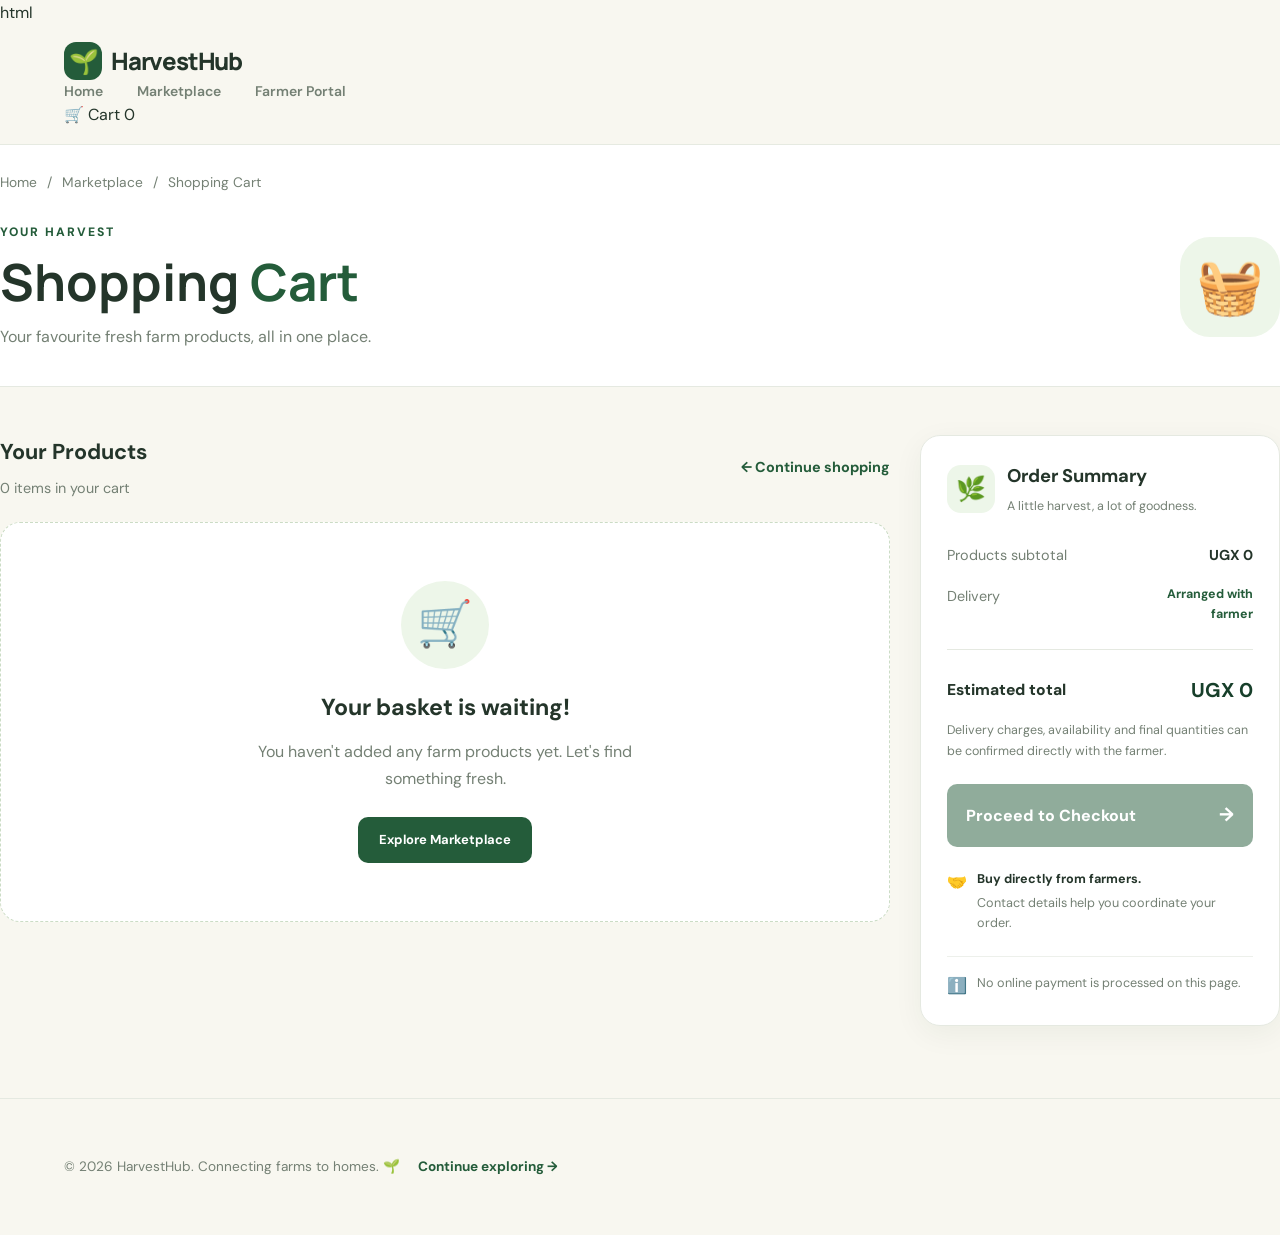
==== cart.html @ fc281c3e "Checkout feature" ====
html
<!DOCTYPE html>
<html lang="en">
<head>
    <meta charset="UTF-8">
    <meta name="viewport" content="width=device-width, initial-scale=1.0">

    <title>Shopping Cart | HarvestHub</title>

    <meta
        name="description"
        content="Review your fresh farm products and prepare your HarvestHub order."
    >

    <link rel="stylesheet" href="css/style.css">
    <link rel="stylesheet" href="css/cart.css">

    <script src="js/data.js" defer></script>
    <script src="js/cart.js" defer></script>
</head>

<body>

    <!-- HEADER -->
    <header class="site-header">
        <div class="container header-inner">

            <a href="index.html" class="brand">
                <span class="brand-icon">🌱</span>
                <span>Harvest<span class="brand-highlight">Hub</span></span>
            </a>

            <nav class="main-nav" id="mainNav">
                <a href="index.html">Home</a>
                <a href="marketplace.html">Marketplace</a>
                <a href="farmer-portal.html">Farmer Portal</a>
            </nav>

            <div class="header-actions">
                <a href="cart.html" class="cart-link nav-active"
                   aria-label="Shopping cart">
                    🛒 Cart
                    <span class="cart-count" id="cartCount">0</span>
                </a>

                <button
                    class="mobile-menu-button"
                    id="mobileMenuButton"
                    aria-label="Toggle navigation"
                    aria-expanded="false"
                    type="button"
                >
                    ☰
                </button>
            </div>

        </div>
    </header>


    <!-- PAGE INTRODUCTION -->
    <main class="cart-page">

        <section class="cart-hero">
            <div class="container">

                <div class="cart-breadcrumb">
                    <a href="index.html">Home</a>
                    <span>/</span>
                    <a href="marketplace.html">Marketplace</a>
                    <span>/</span>
                    <span>Shopping Cart</span>
                </div>

                <div class="cart-heading">
                    <div>
                        <span class="section-eyebrow">YOUR HARVEST</span>
                        <h1>Shopping <span>Cart</span></h1>

                        <p>
                            Your favourite fresh farm products, all in one place.
                        </p>
                    </div>

                    <div class="cart-hero-icon" aria-hidden="true">
                        🧺
                    </div>
                </div>

            </div>
        </section>


        <!-- CART CONTENT -->
        <section class="cart-section">
            <div class="container">

                <div class="cart-layout">

                    <!-- CART ITEMS -->
                    <div class="cart-main">

                        <div class="cart-list-header">
                            <div>
                                <h2>Your Products</h2>
                                <p id="cartItemCount">0 items in your cart</p>
                            </div>

                            <a href="marketplace.html" class="continue-shopping">
                                ← Continue shopping
                            </a>
                        </div>


                        <div id="cartItems" class="cart-items">

                            <!-- JavaScript renders cart products here -->

                        </div>


                        <!-- EMPTY CART -->
                        <div id="emptyCart" class="empty-cart" hidden>

                            <div class="empty-cart-icon">🛒</div>

                            <h2>Your basket is waiting!</h2>

                            <p>
                                You haven't added any farm products yet.
                                Let's find something fresh.
                            </p>

                            <a
                                href="marketplace.html"
                                class="button button-primary"
                            >
                                Explore Marketplace
                            </a>

                        </div>

                    </div>


                    <!-- ORDER SUMMARY -->
                    <aside class="cart-summary">

                        <div class="summary-heading">
                            <span class="summary-icon">🌿</span>

                            <div>
                                <h2>Order Summary</h2>
                                <p>A little harvest, a lot of goodness.</p>
                            </div>
                        </div>


                        <div class="summary-line">
                            <span>Products subtotal</span>
                            <strong id="cartSubtotal">UGX 0</strong>
                        </div>

                        <div class="summary-line">
                            <span>Delivery</span>
                            <span class="delivery-note">Arranged with farmer</span>
                        </div>

                        <div class="summary-divider"></div>

                        <div class="summary-total">
                            <span>Estimated total</span>
                            <strong id="cartTotal">UGX 0</strong>
                        </div>

                        <p class="summary-disclaimer">
                            Delivery charges, availability and final quantities
                            can be confirmed directly with the farmer.
                        </p>


                        <button
                            type="button"
                            class="button button-primary checkout-button"
                            id="checkoutButton"
                        >
                            Proceed to Checkout
                            <span>→</span>
                        </button>


                        <div class="secure-note">
                            <span>🤝</span>

                            <p>
                                <strong>Buy directly from farmers.</strong>
                                Contact details help you coordinate your order.
                            </p>
                        </div>


                        <div class="payment-note">
                            <span>ℹ️</span>

                            <p>
                                No online payment is processed on this page.
                            </p>
                        </div>

                    </aside>

                </div>

            </div>
        </section>

    </main>


    <!-- FOOTER -->
    <footer class="site-footer">
        <div class="container footer-bottom">
            <p>
                © <span id="currentYear"></span> HarvestHub.
                Connecting farms to homes. 🌱
            </p>

            <a href="marketplace.html">Continue exploring →</a>
        </div>
    </footer>

</body>
</html>
---- css/style.css ----
@import url('https://fonts.googleapis.com/css2?family=DM+Sans:wght@400;500;600;700&family=Manrope:wght@400;500;600;700;800&display=swap');

:root {
--green: #245c3a;
--green-dark: #173f2a;
--green-light: #79a95b;
--green-pale: #edf4e8;


--cream: #f8f7f0;
--white: #ffffff;

--text: #24352a;
--muted: #748074;
--border: #e5e9e1;

--radius-sm: 10px;
--radius-md: 18px;
--radius-lg: 28px;

--shadow:
    0 18px 55px rgba(30, 65, 40, 0.08);

--font-body: 'DM Sans', sans-serif;
--font-heading: 'Manrope', sans-serif;

--container: 1200px;


}

* {
  margin: 0;
  padding: 0;
  box-sizing: border-box;
  }

html {
scroll-behavior: smooth;
scroll-padding-top: 100px;
}

body {
font-family: var(--font-body);
color: var(--text);
background: var(--cream);
line-height: 1.6;
-webkit-font-smoothing: antialiased;
}

a {
color: inherit;
text-decoration: none;
}

button,
input,
select,
textarea {
font: inherit;
}

button,
a {
-webkit-tap-highlight-color: transparent;
}

button:focus-visible,
a:focus-visible,
input:focus-visible,
select:focus-visible,
textarea:focus-visible {
outline: 3px solid var(--green-light);
outline-offset: 4px;
}

img {
display: block;
max-width: 100%;
}

.site-header {
min-height: 84px;
padding: 16px max(5%, calc((100% - var(--container)) / 2));


display: flex;
align-items: center;
justify-content: space-between;
gap: 30px;

background: rgba(248, 247, 240, 0.96);
border-bottom: 1px solid rgba(36, 92, 58, 0.08);

position: sticky;
top: 0;
z-index: 100;
backdrop-filter: blur(16px);


}

.brand {
display: inline-flex;
align-items: center;
gap: 9px;


font-family: var(--font-heading);
font-size: 24px;
font-weight: 800;
letter-spacing: -1.2px;
white-space: nowrap;


}

.brand-icon {
display: grid;
place-items: center;


width: 38px;
height: 38px;

border-radius: 12px;
background: var(--green);
color: var(--white);

font-size: 24px;


}

.brand-accent {
color: var(--green-light);
}

.main-nav {
display: flex;
align-items: center;
gap: 34px;
}

.main-nav a,
.footer-links a {
color: var(--muted);
font-size: 14px;
font-weight: 600;
transition: color 0.2s ease;
}

.main-nav a:hover,
.footer-links a:hover {
color: var(--green);
}

.header-actions {
display: flex;
align-items: center;
gap: 12px;
}

.button {
min-height: 46px;
padding: 12px 20px;


display: inline-flex;
align-items: center;
justify-content: center;
gap: 12px;

border: 1px solid transparent;
border-radius: var(--radius-sm);

font-size: 13px;
font-weight: 700;

cursor: pointer;

transition:
    background 0.2s ease,
    color 0.2s ease,
    border-color 0.2s ease,
    transform 0.2s ease,
    box-shadow 0.2s ease;


}

.button:hover {
transform: translateY(-2px);
}

.button-primary {
background: var(--green);
color: var(--white);
}

.button-primary:hover {
background: var(--green-dark);
box-shadow: 0 8px 20px rgba(36, 92, 58, 0.15);
}

.button-outline {
border-color: var(--border);
color: var(--green);
background: transparent;
}

.button-outline:hover {
border-color: var(--green);
background: var(--white);
}

.button-light {
background: rgba(255, 255, 255, 0.8);
border-color: rgba(36, 92, 58, 0.15);
color: var(--green);
}

.button-light:hover {
background: var(--white);
}

.button-white {
background: var(--white);
color: var(--green);
}

.button-white:hover {
background: var(--green-pale);
}

.button-large {
min-height: 54px;
padding: 15px 24px;
font-size: 14px;
}

.mobile-menu-button {
display: none;
width: 44px;
height: 44px;


border: 1px solid var(--border);
border-radius: 10px;

background: var(--white);
color: var(--green);

font-size: 22px;
cursor: pointer;


}

/* HERO */

.hero {
max-width: var(--container);
min-height: 600px;


margin: 0 auto;
padding: 80px 30px 70px;

display: grid;
grid-template-columns: 1fr 0.9fr;
align-items: center;
gap: 65px;


}

.hero-content {
max-width: 590px;
}

.eyebrow {
display: inline-flex;
align-items: center;
gap: 10px;


padding: 9px 13px;

border: 1px solid #dce7d5;
border-radius: 100px;

background: #f0f5eb;
color: var(--green);

font-size: 10px;
font-weight: 800;
letter-spacing: 1.1px;


}

.status-dot {
width: 8px;
height: 8px;


border-radius: 50%;
background: var(--green-light);

box-shadow: 0 0 0 4px rgba(121, 169, 91, 0.13);


}

.hero h1 {
margin-top: 28px;


font-family: var(--font-heading);
font-size: clamp(40px, 5vw, 64px);
line-height: 1.12;
letter-spacing: -3.5px;
font-weight: 800;


}

.hero h1 span {
display: block;
color: var(--green);
}

.hero-description {
max-width: 500px;
margin-top: 24px;


color: var(--muted);
font-size: 16px;
line-height: 1.9;


}

.hero-actions {
margin-top: 32px;


display: flex;
flex-wrap: wrap;
gap: 12px;


}

.hero-trust {
margin-top: 32px;


display: flex;
align-items: center;
gap: 11px;


}

.trust-icon {
width: 25px;
height: 25px;


display: grid;
place-items: center;

border-radius: 50%;
background: #e3edda;
color: var(--green);

font-size: 13px;
font-weight: 800;


}

.hero-trust p {
color: var(--muted);
font-size: 12px;
}

/* HERO IMAGE */

.hero-visual {
position: relative;
min-width: 0;
padding: 12px;
}

.hero-image {
min-height: 440px;
position: relative;
overflow: hidden;


border-radius: 150px 150px 28px 28px;

background:
    linear-gradient(
        145deg,
        rgba(23, 63, 42, 0.05),
        rgba(23, 63, 42, 0.35)
    ),
    url('../assets/images/hero-farm.jfif')
    center / cover no-repeat,
    #dce8d1;

box-shadow: var(--shadow);


}

.hero-image-overlay {
position: absolute;
inset: 0;


background:
    linear-gradient(
        180deg,
        transparent 55%,
        rgba(15, 43, 26, 0.2)
    );

pointer-events: none;


}

.floating-card {
position: absolute;
z-index: 2;


display: flex;
align-items: center;
gap: 12px;

padding: 15px 18px;

border: 1px solid rgba(255, 255, 255, 0.7);
border-radius: 15px;

background: rgba(255, 255, 255, 0.95);
box-shadow: 0 15px 35px rgba(22, 53, 31, 0.12);

backdrop-filter: blur(12px);


}

.floating-card-top {
top: 60px;
left: -20px;
}

.floating-card-bottom {
right: -15px;
bottom: 50px;
}

.floating-icon {
width: 42px;
height: 42px;


display: grid;
place-items: center;

border-radius: 12px;
background: var(--green-pale);

font-size: 21px;


}

.floating-card strong,
.floating-card span:not(.floating-icon) {
display: block;
}

.floating-card strong {
font-size: 12px;
}

.floating-card div span {
margin-top: 3px;
color: var(--muted);
font-size: 10px;
}

.hero-decoration {
position: absolute;
z-index: -1;


border-radius: 50%;
background: #e2ecd9;


}

.decoration-one {
width: 110px;
height: 110px;


top: 0;
right: -15px;


}

.decoration-two {
width: 65px;
height: 65px;


bottom: 5px;
left: -12px;

background: #d6e4c8;


}

/* BENEFITS */

.benefits {
max-width: var(--container);
margin: 0 auto;
padding: 30px;


display: grid;
grid-template-columns: repeat(3, 1fr);
gap: 30px;

border-top: 1px solid var(--border);
border-bottom: 1px solid var(--border);


}

.benefit {
display: flex;
align-items: flex-start;
gap: 15px;
}

.benefit-icon {
width: 46px;
height: 46px;
flex-shrink: 0;


display: grid;
place-items: center;

border-radius: 13px;
background: #edf3e7;

font-size: 22px;


}

.benefit h3 {
font-size: 14px;
font-weight: 800;
}

.benefit p {
margin-top: 5px;


color: var(--muted);
font-size: 12px;
line-height: 1.7;


}

/* INTRODUCTION */

.intro-section {
max-width: var(--container);
margin: 0 auto;
padding: 100px 30px;
}

.section-heading {
max-width: 650px;
margin: 0 auto 45px;
text-align: center;
}

.section-kicker {
color: var(--green-light);


font-size: 10px;
font-weight: 800;
letter-spacing: 1.5px;


}

.section-heading h2,
.closing-banner h2 {
margin-top: 13px;


font-family: var(--font-heading);
font-size: clamp(28px, 4vw, 42px);
line-height: 1.25;
letter-spacing: -1.5px;


}

.section-heading > p {
max-width: 550px;
margin: 16px auto 0;


color: var(--muted);
font-size: 14px;
line-height: 1.9;


}

.audience-grid {
display: grid;
grid-template-columns: repeat(2, 1fr);
gap: 25px;
}

.audience-card {
padding: 32px;


border: 1px solid var(--border);
border-radius: var(--radius-lg);

background: var(--white);

transition:
    transform 0.25s ease,
    box-shadow 0.25s ease;


}

.audience-card:hover {
transform: translateY(-5px);
box-shadow: var(--shadow);
}

.buyer-card {
background: #f0f4e9;
border-color: #e1ead8;
}

.farmer-card {
background: #edf3ed;
border-color: #dce7dc;
}

.audience-number {
color: var(--muted);
font-size: 10px;
font-weight: 800;
letter-spacing: 1.2px;
}

.audience-icon {
width: 60px;
height: 60px;
margin-top: 25px;


display: grid;
place-items: center;

border-radius: 18px;
background: rgba(255, 255, 255, 0.8);

font-size: 28px;


}

.audience-card h3 {
margin-top: 20px;


font-family: var(--font-heading);
font-size: 23px;
line-height: 1.4;
letter-spacing: -0.6px;


}

.audience-card p {
max-width: 430px;
margin-top: 12px;


color: var(--muted);
font-size: 13px;
line-height: 1.9;


}

.text-link {
display: inline-flex;
align-items: center;
gap: 12px;


margin-top: 25px;

color: var(--green);
font-size: 13px;
font-weight: 800;


}

.text-link span {
transition: transform 0.2s ease;
}

.text-link:hover span {
transform: translateX(5px);
}

/* CLOSING BANNER */

.closing-banner {
max-width: calc(var(--container) - 60px);
margin: 0 auto 80px;
padding: 45px;


display: flex;
align-items: center;
justify-content: space-between;
gap: 30px;

border-radius: var(--radius-lg);
background: var(--green);
color: var(--white);


}

.closing-banner .section-kicker {
color: #c1dfad;
}

.closing-banner h2 {
font-size: clamp(26px, 3vw, 36px);
}

.closing-banner p {
margin-top: 10px;


color: #d5e4d6;
font-size: 13px;


}

/* FOOTER */

.site-footer {
padding: 35px 5%;


display: flex;
flex-wrap: wrap;
align-items: center;
justify-content: space-between;
gap: 20px;

border-top: 1px solid var(--border);


}

.footer-brand {
font-size: 20px;
}

.footer-brand .brand-icon {
width: 32px;
height: 32px;
border-radius: 10px;
font-size: 20px;
}

.site-footer > p {
color: var(--muted);
font-size: 11px;
}

.footer-links {
display: flex;
flex-wrap: wrap;
gap: 22px;
}

.footer-links a {
font-size: 12px;
}

.copyright {
width: 100%;
padding-top: 15px;
border-top: 1px solid var(--border);
}

/* RESPONSIVE DESIGN */

@media (max-width: 1050px) {
.site-header {
gap: 18px;
}


.main-nav {
    gap: 18px;
}

.hero {
    gap: 35px;
}

.hero h1 {
    letter-spacing: -2px;
}

.floating-card-top {
    left: -5px;
}

.floating-card-bottom {
    right: -5px;
}


}

@media (max-width: 800px) {
.site-header {
min-height: 75px;
padding: 14px 5%;
}


.brand {
    font-size: 21px;
}

.header-actions {
    display: none;
}

.mobile-menu-button {
    display: grid;
    place-items: center;
}

.main-nav {
    position: absolute;
    top: 100%;
    left: 0;
    right: 0;

    display: none;
    flex-direction: column;
    align-items: stretch;
    gap: 0;

    padding: 10px 5% 20px;

    background: var(--cream);
    border-bottom: 1px solid var(--border);
    box-shadow: 0 15px 20px rgba(0, 0, 0, 0.04);
}

.main-nav.nav-open {
    display: flex;
}

.main-nav a {
    padding: 13px 0;
}

.hero {
    padding: 55px 5% 45px;
    grid-template-columns: 1fr;
    gap: 35px;
}

.hero-content {
    max-width: 650px;
}

.hero h1 {
    font-size: clamp(42px, 8vw, 60px);
}

.hero-visual {
    width: 100%;
    max-width: 540px;
    margin: 0 auto;
}

.hero-image {
    min-height: 420px;
}

.benefits {
    padding: 30px 5%;
    grid-template-columns: 1fr;
    gap: 25px;
}

.intro-section {
    padding: 75px 5%;
}

.closing-banner {
    margin: 0 5% 60px;
    padding: 35px;
    flex-direction: column;
    align-items: flex-start;
}

.site-footer {
    padding: 30px 5%;
}


}

@media (max-width: 550px) {
.hero {
padding-top: 40px;
}


.hero h1 {
    font-size: 41px;
    letter-spacing: -2px;
}

.hero-description {
    font-size: 14px;
}

.hero-actions {
    flex-direction: column;
    align-items: stretch;
}

.hero-actions .button {
    width: 100%;
}

.hero-image {
    min-height: 340px;
    border-radius: 110px 110px 22px 22px;
}

.floating-card {
    padding: 11px;
    gap: 8px;
}

.floating-card-top {
    top: 45px;
}

.floating-card-bottom {
    bottom: 30px;
}

.floating-icon {
    width: 35px;
    height: 35px;
    font-size: 17px;
}

.floating-card strong {
    font-size: 10px;
}

.floating-card div span {
    font-size: 9px;
}

.audience-grid {
    grid-template-columns: 1fr;
}

.audience-card {
    padding: 25px;
}

.section-heading h2 {
    font-size: 31px;
}

.closing-banner {
    padding: 28px 23px;
}

.site-footer {
    flex-direction: column;
    align-items: flex-start;
}

.copyright {
    line-height: 1.8;
}


}

@media (prefers-reduced-motion: reduce) {
*,
*::before,
*::after {
scroll-behavior: auto !important;
transition-duration: 0.01ms !important;
animation-duration: 0.01ms !important;
}
}
---- css/cart.css ----
css
/* =========================================
   HARVESTHUB SHOPPING CART
========================================= */

.cart-page {
    min-height: 65vh;
    background: #f8faf7;
}

/* PAGE INTRO */

.cart-hero {
    padding: 26px 0 36px;
    background: var(--white);
    border-bottom: 1px solid var(--border);
}

.cart-breadcrumb {
    display: flex;
    flex-wrap: wrap;
    gap: 10px;
    margin-bottom: 30px;
    color: var(--muted);
    font-size: 0.86rem;
}

.cart-breadcrumb a {
    color: var(--muted);
    text-decoration: none;
    transition: color 0.2s ease;
}

.cart-breadcrumb a:hover {
    color: var(--green);
}

.cart-heading {
    display: flex;
    justify-content: space-between;
    align-items: center;
    gap: 24px;
}

.section-eyebrow {
    display: inline-block;
    margin-bottom: 10px;
    color: var(--green);
    font-size: 0.76rem;
    font-weight: 800;
    letter-spacing: 2px;
}

.cart-heading h1 {
    margin: 0;
    color: var(--text);
    font-family: var(--font-heading);
    font-size: clamp(2rem, 4vw, 3.2rem);
    line-height: 1.15;
}

.cart-heading h1 span {
    color: var(--green);
}

.cart-heading p {
    margin: 12px 0 0;
    color: var(--muted);
    line-height: 1.7;
}

.cart-hero-icon {
    display: grid;
    width: 100px;
    height: 100px;
    flex-shrink: 0;
    place-items: center;
    border-radius: 30px;
    background: #edf6e9;
    font-size: 3.4rem;
}


/* MAIN LAYOUT */

.cart-section {
    padding: 48px 0 72px;
}

.cart-layout {
    display: grid;
    grid-template-columns: minmax(0, 1fr) 360px;
    align-items: start;
    gap: 30px;
}

.cart-main {
    min-width: 0;
}

.cart-list-header {
    display: flex;
    justify-content: space-between;
    align-items: center;
    gap: 18px;
    margin-bottom: 22px;
}

.cart-list-header h2 {
    margin: 0;
    font-size: 1.35rem;
    color: var(--text);
}

.cart-list-header p {
    margin: 7px 0 0;
    color: var(--muted);
    font-size: 0.9rem;
}

.continue-shopping {
    color: var(--green);
    font-size: 0.9rem;
    font-weight: 700;
    text-decoration: none;
}

.continue-shopping:hover {
    text-decoration: underline;
}


/* CART ITEMS */

.cart-items {
    display: grid;
    gap: 16px;
}

.cart-item {
    display: grid;
    grid-template-columns: 116px minmax(0, 1fr);
    gap: 20px;
    padding: 20px;
    border: 1px solid var(--border);
    border-radius: 18px;
    background: var(--white);
    box-shadow: 0 4px 18px rgba(20, 50, 25, 0.035);
    transition:
        border-color 0.2s ease,
        transform 0.2s ease;
}

.cart-item:hover {
    border-color: #cbdcc5;
    transform: translateY(-2px);
}

.cart-item-image {
    display: grid;
    width: 116px;
    height: 116px;
    place-items: center;
    overflow: hidden;
    border-radius: 14px;
    background: #f0f5ed;
}

.cart-item-image img {
    width: 100%;
    height: 100%;
    object-fit: cover;
}

.cart-item-emoji {
    font-size: 3rem;
}

.cart-item-content {
    display: flex;
    min-width: 0;
    flex-direction: column;
    justify-content: space-between;
    gap: 14px;
}

.cart-item-top {
    display: flex;
    justify-content: space-between;
    align-items: flex-start;
    gap: 12px;
}

.cart-item-category {
    display: inline-block;
    margin-bottom: 6px;
    color: var(--green);
    font-size: 0.72rem;
    font-weight: 800;
    letter-spacing: 0.6px;
    text-transform: uppercase;
}

.cart-item-name {
    margin: 0;
    color: var(--text);
    font-size: 1.12rem;
    line-height: 1.4;
}

.cart-item-farmer {
    margin: 6px 0 0;
    color: var(--muted);
    font-size: 0.84rem;
}

.cart-item-price {
    margin: 8px 0 0;
    color: var(--text);
    font-size: 0.95rem;
    font-weight: 700;
}

.cart-item-price span {
    color: var(--muted);
    font-size: 0.8rem;
    font-weight: 400;
}

.remove-item {
    display: grid;
    width: 36px;
    height: 36px;
    flex-shrink: 0;
    place-items: center;
    border: 1px solid #f1d9d6;
    border-radius: 10px;
    background: #fff9f8;
    color: #b8473b;
    font-size: 1rem;
    cursor: pointer;
    transition: background 0.2s ease;
}

.remove-item:hover {
    background: #fde9e6;
}

.cart-item-bottom {
    display: flex;
    justify-content: space-between;
    align-items: center;
    gap: 14px;
    padding-top: 12px;
    border-top: 1px solid #edf0eb;
}

.quantity-control {
    display: inline-flex;
    align-items: center;
    overflow: hidden;
    border: 1px solid var(--border);
    border-radius: 10px;
    background: var(--white);
}

.quantity-button {
    display: grid;
    width: 36px;
    height: 36px;
    place-items: center;
    border: 0;
    background: transparent;
    color: var(--text);
    font-size: 1.1rem;
    cursor: pointer;
}

.quantity-button:hover {
    background: #edf6e9;
    color: var(--green);
}

.quantity-value {
    min-width: 38px;
    text-align: center;
    font-size: 0.92rem;
    font-weight: 800;
}

.cart-item-subtotal {
    color: var(--green-dark);
    font-size: 1rem;
    font-weight: 800;
}


/* EMPTY CART */

.empty-cart {
    padding: 58px 24px;
    border: 1px dashed #cbdcc5;
    border-radius: 20px;
    background: var(--white);
    text-align: center;
}

.empty-cart[hidden] {
    display: none !important;
}

.empty-cart-icon {
    display: grid;
    width: 88px;
    height: 88px;
    margin: 0 auto 20px;
    place-items: center;
    border-radius: 50%;
    background: #edf6e9;
    font-size: 2.8rem;
}

.empty-cart h2 {
    margin: 0 0 12px;
    color: var(--text);
    font-size: 1.45rem;
}

.empty-cart p {
    max-width: 380px;
    margin: 0 auto 24px;
    color: var(--muted);
    line-height: 1.7;
}


/* ORDER SUMMARY */

.cart-summary {
    position: sticky;
    top: 24px;
    padding: 26px;
    border: 1px solid var(--border);
    border-radius: 20px;
    background: var(--white);
    box-shadow: 0 8px 30px rgba(20, 50, 25, 0.055);
}

.summary-heading {
    display: flex;
    align-items: center;
    gap: 12px;
    margin-bottom: 28px;
}

.summary-icon {
    display: grid;
    width: 48px;
    height: 48px;
    flex-shrink: 0;
    place-items: center;
    border-radius: 14px;
    background: #edf6e9;
    font-size: 1.5rem;
}

.summary-heading h2 {
    margin: 0;
    color: var(--text);
    font-size: 1.15rem;
}

.summary-heading p {
    margin: 5px 0 0;
    color: var(--muted);
    font-size: 0.78rem;
    line-height: 1.5;
}

.summary-line {
    display: flex;
    justify-content: space-between;
    align-items: flex-start;
    gap: 14px;
    margin: 18px 0;
    color: var(--muted);
    font-size: 0.9rem;
}

.summary-line strong {
    color: var(--text);
    white-space: nowrap;
}

.delivery-note {
    max-width: 130px;
    color: var(--green);
    font-size: 0.78rem;
    font-weight: 700;
    text-align: right;
}

.summary-divider {
    height: 1px;
    margin: 24px 0;
    background: var(--border);
}

.summary-total {
    display: flex;
    justify-content: space-between;
    align-items: center;
    gap: 12px;
    color: var(--text);
    font-size: 0.98rem;
    font-weight: 800;
}

.summary-total strong {
    color: var(--green-dark);
    font-size: 1.25rem;
    text-align: right;
}

.summary-disclaimer {
    margin: 14px 0 22px;
    color: var(--muted);
    font-size: 0.78rem;
    line-height: 1.7;
}

.checkout-button {
    display: flex;
    width: 100%;
    justify-content: space-between;
    align-items: center;
    gap: 12px;
    padding: 15px 18px;
    font: inherit;
    font-weight: 800;
    cursor: pointer;
}

.checkout-button:disabled {
    opacity: 0.5;
    cursor: not-allowed;
}

.checkout-button span {
    font-size: 1.2rem;
}

.secure-note,
.payment-note {
    display: flex;
    align-items: flex-start;
    gap: 10px;
    margin-top: 22px;
}

.secure-note > span,
.payment-note > span {
    flex-shrink: 0;
}

.secure-note p,
.payment-note p {
    margin: 0;
    color: var(--muted);
    font-size: 0.79rem;
    line-height: 1.65;
}

.secure-note strong {
    display: block;
    margin-bottom: 3px;
    color: var(--text);
}

.payment-note {
    padding-top: 16px;
    border-top: 1px solid #edf0eb;
}


/* FOOTER */

.site-footer .footer-bottom {
    display: flex;
    justify-content: space-between;
    align-items: center;
    gap: 18px;
    padding-top: 22px;
    padding-bottom: 22px;
}

.footer-bottom p {
    margin: 0;
    color: var(--muted);
    font-size: 0.85rem;
}

.footer-bottom a {
    color: var(--green);
    font-size: 0.85rem;
    font-weight: 700;
    text-decoration: none;
}


/* RESPONSIVE */

@media (max-width: 980px) {
    .cart-layout {
        grid-template-columns: minmax(0, 1fr) 310px;
        gap: 20px;
    }

    .cart-item {
        grid-template-columns: 94px minmax(0, 1fr);
        gap: 15px;
        padding: 16px;
    }

    .cart-item-image {
        width: 94px;
        height: 94px;
    }

    .cart-summary {
        padding: 22px;
    }
}

@media (max-width: 760px) {
    .cart-section {
        padding: 30px 0 48px;
    }

    .cart-layout {
        grid-template-columns: 1fr;
    }

    .cart-summary {
        position: static;
    }

    .cart-hero-icon {
        width: 76px;
        height: 76px;
        border-radius: 22px;
        font-size: 2.6rem;
    }

    .cart-heading {
        align-items: flex-start;
    }
}

@media (max-width: 480px) {
    .cart-hero {
        padding-top: 20px;
    }

    .cart-breadcrumb {
        margin-bottom: 22px;
        font-size: 0.78rem;
    }

    .cart-hero-icon {
        width: 54px;
        height: 54px;
        border-radius: 16px;
        font-size: 1.9rem;
    }

    .cart-heading p {
        font-size: 0.9rem;
    }

    .cart-list-header {
        align-items: flex-start;
        flex-direction: column;
    }

    .cart-item {
        grid-template-columns: 78px minmax(0, 1fr);
        gap: 12px;
        padding: 12px;
    }

    .cart-item-image {
        width: 78px;
        height: 78px;
    }

    .cart-item-emoji {
        font-size: 2rem;
    }

    .cart-item-name {
        font-size: 0.98rem;
    }

    .cart-item-bottom {
        align-items: flex-start;
        flex-direction: column;
    }

    .cart-item-subtotal {
        align-self: flex-end;
    }

    .cart-summary {
        padding: 20px;
    }

    .site-footer .footer-bottom {
        align-items: flex-start;
        flex-direction: column;
    }
}
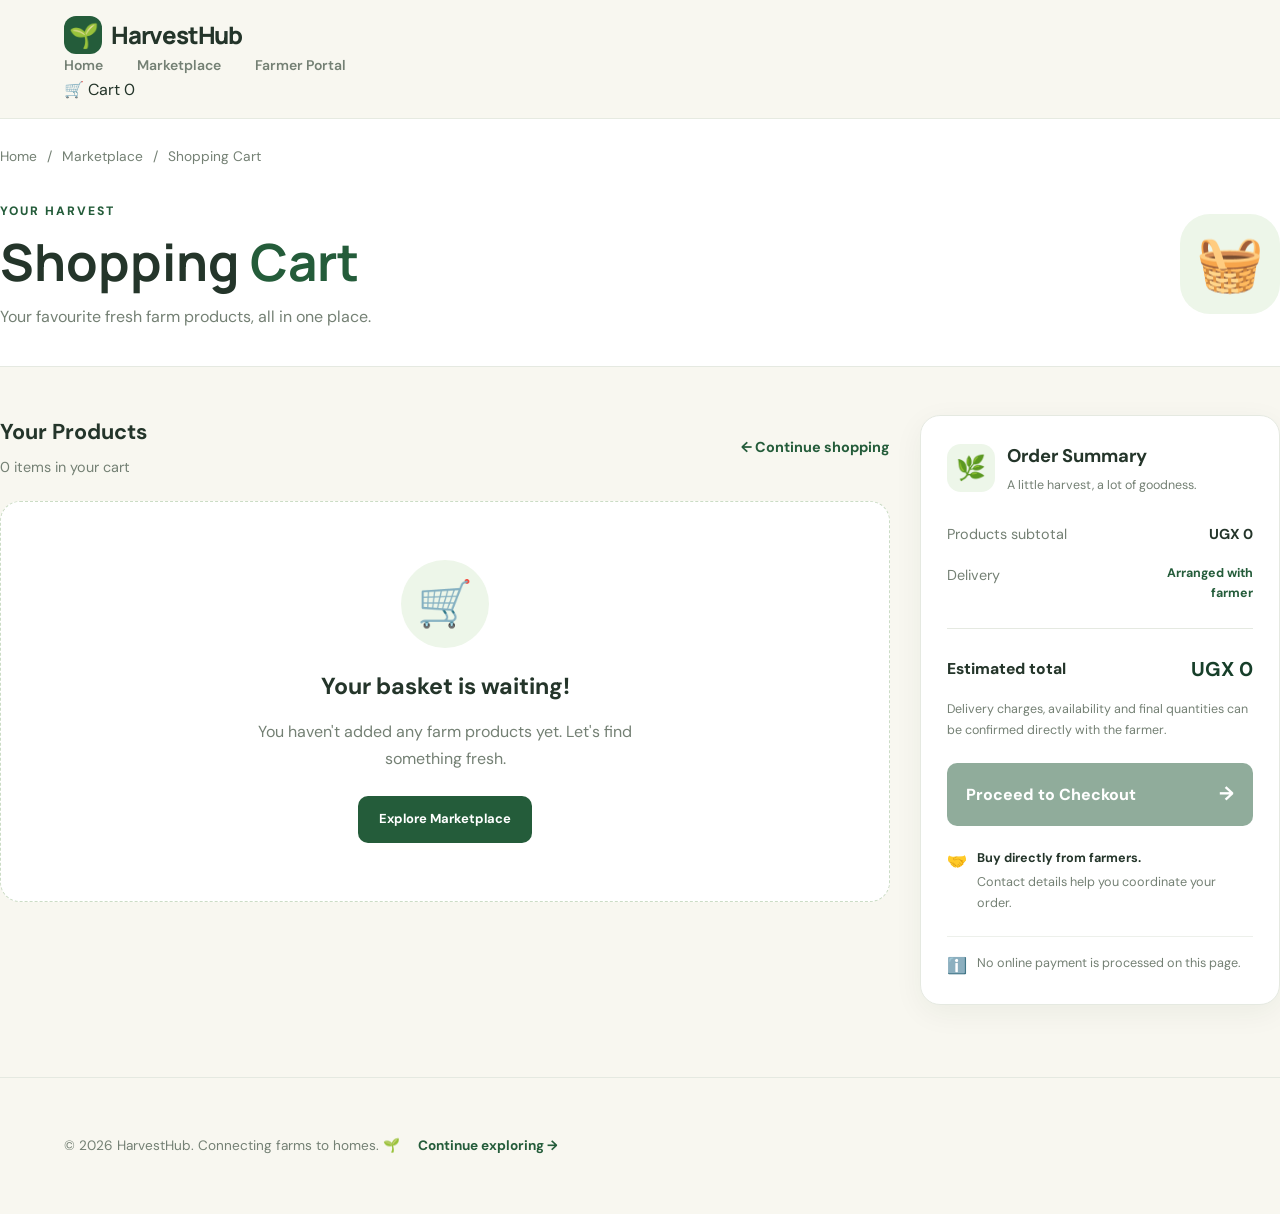
==== commit 45ea8179: "Modified cart" ====
--- a/cart.html
+++ b/cart.html
@@ -1,4 +1,4 @@
-html
+
 <!DOCTYPE html>
 <html lang="en">
 <head>
